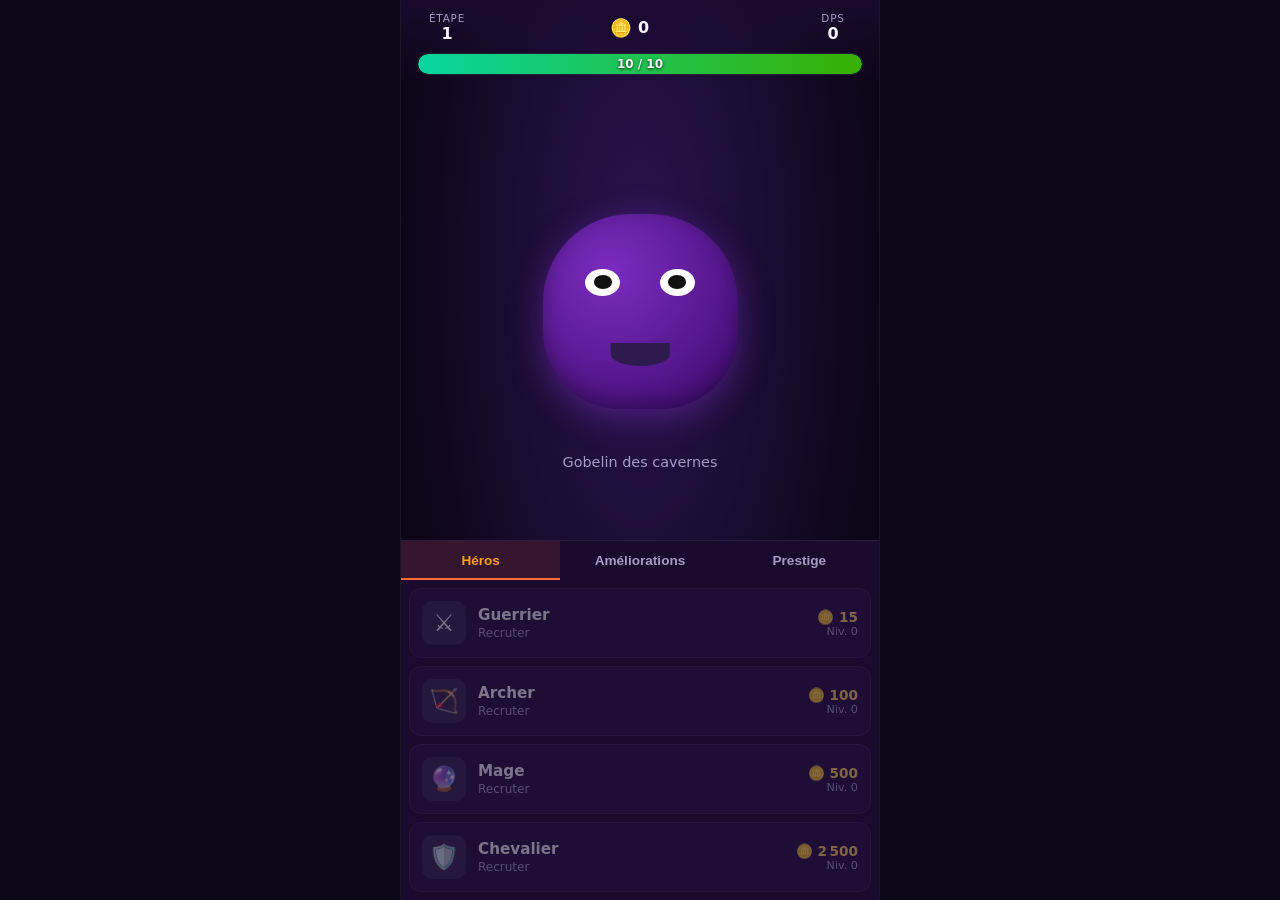
==== tap-titan/index.html @ f7a99565 "Ajouter Tap Titan, un jeu mobile idle clicker style Tap Titans - Nouveau jeu HTML/CSS/JS optimisé mo" ====
<!DOCTYPE html>
<html lang="fr">
<head>
    <meta charset="UTF-8">
    <meta name="viewport" content="width=device-width, initial-scale=1.0, maximum-scale=1.0, user-scalable=no, viewport-fit=cover">
    <meta name="apple-mobile-web-app-capable" content="yes">
    <meta name="theme-color" content="#1a0a2e">
    <title>Tap Titan — Idle Clicker</title>
    <link rel="stylesheet" href="css/style.css">
</head>
<body>
    <div id="game-app">
        <header class="hud">
            <div class="hud-row">
                <div class="stat">
                    <span class="stat-label">Étape</span>
                    <span id="stage-display" class="stat-value">1</span>
                </div>
                <div class="stat stat-gold">
                    <span class="stat-icon">🪙</span>
                    <span id="gold-display" class="stat-value">0</span>
                </div>
                <div class="stat">
                    <span class="stat-label">DPS</span>
                    <span id="dps-display" class="stat-value">0</span>
                </div>
            </div>
            <div class="hp-bar-wrap">
                <div id="hp-bar" class="hp-bar"></div>
                <span id="hp-text" class="hp-text">10 / 10</span>
            </div>
            <div id="boss-timer" class="boss-timer hidden">
                <span>Boss — </span><span id="boss-timer-text">30s</span>
            </div>
        </header>

        <main class="battle-area">
            <div id="monster-zone" class="monster-zone" role="button" aria-label="Tapper pour attaquer">
                <canvas id="particles" class="particles"></canvas>
                <div id="monster" class="monster">
                    <div class="monster-body">
                        <div class="monster-eye left"></div>
                        <div class="monster-eye right"></div>
                        <div class="monster-mouth"></div>
                    </div>
                </div>
                <div id="monster-name" class="monster-name">Gobelin des cavernes</div>
            </div>
            <div id="damage-floats" class="damage-floats" aria-hidden="true"></div>
        </main>

        <nav class="tabs">
            <button class="tab active" data-tab="heroes">Héros</button>
            <button class="tab" data-tab="upgrades">Améliorations</button>
            <button class="tab" data-tab="prestige">Prestige</button>
        </nav>

        <section class="panel">
            <div id="panel-heroes" class="panel-content active">
                <ul id="hero-list" class="item-list"></ul>
            </div>
            <div id="panel-upgrades" class="panel-content">
                <ul id="upgrade-list" class="item-list"></ul>
            </div>
            <div id="panel-prestige" class="panel-content">
                <div class="prestige-box">
                    <h2>Prestige</h2>
                    <p>Recommencez avec des bonus permanents. Gagnez des reliques selon votre progression.</p>
                    <div class="prestige-stats">
                        <div><span class="label">Reliques</span><span id="relics-display">0</span></div>
                        <div><span class="label">Bonus dégâts</span><span id="relic-bonus">+0%</span></div>
                        <div><span class="label">Reliques au reset</span><span id="relics-gain">0</span></div>
                    </div>
                    <button id="prestige-btn" class="btn-prestige" disabled>Prestige (étape 50+)</button>
                </div>
            </div>
        </section>
    </div>

    <div id="toast" class="toast hidden"></div>

    <script src="js/game.js"></script>
</body>
</html>
---- tap-titan/css/style.css ----
*,
*::before,
*::after {
    box-sizing: border-box;
    margin: 0;
    padding: 0;
    -webkit-tap-highlight-color: transparent;
}

:root {
    --bg-dark: #0d0618;
    --bg-panel: #1a0a2e;
    --bg-card: #251540;
    --accent: #ff6b35;
    --accent-glow: #ff9f1c;
    --gold: #ffd166;
    --hp-green: #06d6a0;
    --hp-red: #ef476f;
    --text: #f8f4ff;
    --text-dim: #a89bc4;
    --boss: #c1121f;
    --safe-bottom: env(safe-area-inset-bottom, 0px);
}

html, body {
    height: 100%;
    overflow: hidden;
    touch-action: manipulation;
    user-select: none;
    -webkit-user-select: none;
    font-family: "Segoe UI", system-ui, -apple-system, sans-serif;
    background: var(--bg-dark);
    color: var(--text);
}

#game-app {
    display: flex;
    flex-direction: column;
    height: 100dvh;
    max-width: 480px;
    margin: 0 auto;
    background: radial-gradient(ellipse at 50% 30%, #2a1450 0%, var(--bg-dark) 70%);
}

/* HUD */
.hud {
    padding: 12px 16px 8px;
    background: linear-gradient(180deg, rgba(26, 10, 46, 0.95), transparent);
    z-index: 10;
}

.hud-row {
    display: flex;
    justify-content: space-between;
    align-items: center;
    margin-bottom: 10px;
}

.stat {
    display: flex;
    flex-direction: column;
    align-items: center;
    min-width: 60px;
}

.stat-gold {
    flex-direction: row;
    gap: 6px;
    font-size: 1.2rem;
}

.stat-label {
    font-size: 0.65rem;
    text-transform: uppercase;
    letter-spacing: 0.08em;
    color: var(--text-dim);
}

.stat-value {
    font-weight: 700;
    font-size: 1rem;
}

.stat-icon {
    font-size: 1.1rem;
}

.hp-bar-wrap {
    position: relative;
    height: 22px;
    background: rgba(0, 0, 0, 0.4);
    border-radius: 11px;
    overflow: hidden;
    border: 1px solid rgba(255, 255, 255, 0.1);
}

.hp-bar {
    height: 100%;
    width: 100%;
    background: linear-gradient(90deg, var(--hp-green), #38b000);
    border-radius: 11px;
    transition: width 0.15s ease-out;
}

.hp-bar.boss {
    background: linear-gradient(90deg, var(--boss), var(--hp-red));
}

.hp-text {
    position: absolute;
    inset: 0;
    display: flex;
    align-items: center;
    justify-content: center;
    font-size: 0.75rem;
    font-weight: 600;
    text-shadow: 0 1px 3px rgba(0, 0, 0, 0.8);
}

.boss-timer {
    text-align: center;
    margin-top: 6px;
    font-size: 0.85rem;
    color: var(--hp-red);
    font-weight: 600;
    animation: pulse 1s infinite;
}

.boss-timer.hidden {
    display: none;
}

@keyframes pulse {
    0%, 100% { opacity: 1; }
    50% { opacity: 0.6; }
}

/* Battle area */
.battle-area {
    flex: 1;
    position: relative;
    display: flex;
    align-items: center;
    justify-content: center;
    min-height: 0;
}

.monster-zone {
    position: relative;
    width: min(70vw, 260px);
    height: min(70vw, 260px);
    cursor: pointer;
    touch-action: manipulation;
}

.particles {
    position: absolute;
    inset: -20%;
    width: 140%;
    height: 140%;
    pointer-events: none;
    z-index: 2;
}

.monster {
    width: 100%;
    height: 100%;
    display: flex;
    align-items: center;
    justify-content: center;
    transition: transform 0.08s ease-out;
}

.monster.hit {
    transform: scale(0.92);
}

.monster.dead {
    animation: monsterDie 0.4s ease-out forwards;
}

@keyframes monsterDie {
    0% { transform: scale(1); opacity: 1; }
    50% { transform: scale(1.2); opacity: 0.8; }
    100% { transform: scale(0); opacity: 0; }
}

.monster-body {
    width: 75%;
    height: 75%;
    background: radial-gradient(circle at 35% 30%, #7b2cbf, #3c096c);
    border-radius: 45% 45% 40% 40%;
    position: relative;
    box-shadow:
        0 8px 32px rgba(123, 44, 191, 0.5),
        inset 0 -8px 20px rgba(0, 0, 0, 0.3);
    transition: background 0.3s;
}

.monster-body.boss {
    background: radial-gradient(circle at 35% 30%, #c1121f, #780000);
    box-shadow: 0 8px 32px rgba(193, 18, 31, 0.6);
}

.monster-eye {
    position: absolute;
    width: 18%;
    height: 14%;
    background: #fff;
    border-radius: 50%;
    top: 28%;
}

.monster-eye::after {
    content: "";
    position: absolute;
    width: 50%;
    height: 50%;
    background: #111;
    border-radius: 50%;
    top: 25%;
    left: 25%;
}

.monster-eye.left { left: 22%; }
.monster-eye.right { right: 22%; }

.monster-mouth {
    position: absolute;
    bottom: 22%;
    left: 50%;
    transform: translateX(-50%);
    width: 30%;
    height: 12%;
    background: #2d1b4e;
    border-radius: 0 0 50% 50%;
}

.monster-name {
    text-align: center;
    margin-top: 12px;
    font-size: 0.9rem;
    color: var(--text-dim);
    font-weight: 500;
}

.damage-floats {
    position: absolute;
    inset: 0;
    pointer-events: none;
    overflow: hidden;
}

.damage-number {
    position: absolute;
    font-weight: 800;
    font-size: 1.4rem;
    color: var(--accent-glow);
    text-shadow: 0 0 8px rgba(255, 159, 28, 0.8);
    animation: floatUp 0.8s ease-out forwards;
    pointer-events: none;
}

.damage-number.crit {
    color: #ff006e;
    font-size: 1.8rem;
}

@keyframes floatUp {
    0% { opacity: 1; transform: translateY(0) scale(1); }
    100% { opacity: 0; transform: translateY(-80px) scale(0.7); }
}

/* Tabs & panel */
.tabs {
    display: flex;
    background: var(--bg-panel);
    border-top: 1px solid rgba(255, 255, 255, 0.08);
}

.tab {
    flex: 1;
    padding: 12px 8px;
    background: none;
    border: none;
    color: var(--text-dim);
    font-size: 0.85rem;
    font-weight: 600;
    cursor: pointer;
    transition: color 0.2s, background 0.2s;
}

.tab.active {
    color: var(--accent-glow);
    background: rgba(255, 107, 53, 0.12);
    box-shadow: inset 0 -2px 0 var(--accent);
}

.panel {
    height: 38vh;
    min-height: 200px;
    max-height: 320px;
    overflow: hidden;
    background: var(--bg-panel);
    padding-bottom: var(--safe-bottom);
}

.panel-content {
    display: none;
    height: 100%;
    overflow-y: auto;
    -webkit-overflow-scrolling: touch;
}

.panel-content.active {
    display: block;
}

.item-list {
    list-style: none;
    padding: 8px;
}

.item-card {
    display: flex;
    align-items: center;
    gap: 12px;
    padding: 12px;
    margin-bottom: 8px;
    background: var(--bg-card);
    border-radius: 12px;
    border: 1px solid rgba(255, 255, 255, 0.06);
    transition: transform 0.1s, opacity 0.2s;
}

.item-card:active:not(.disabled) {
    transform: scale(0.98);
}

.item-card.disabled {
    opacity: 0.45;
}

.item-icon {
    width: 44px;
    height: 44px;
    border-radius: 10px;
    display: flex;
    align-items: center;
    justify-content: center;
    font-size: 1.5rem;
    background: rgba(255, 255, 255, 0.08);
    flex-shrink: 0;
}

.item-info {
    flex: 1;
    min-width: 0;
}

.item-name {
    font-weight: 600;
    font-size: 0.95rem;
}

.item-desc {
    font-size: 0.75rem;
    color: var(--text-dim);
    margin-top: 2px;
}

.item-action {
    text-align: right;
    flex-shrink: 0;
}

.item-cost {
    font-size: 0.85rem;
    color: var(--gold);
    font-weight: 700;
}

.item-level {
    font-size: 0.7rem;
    color: var(--text-dim);
}

/* Prestige */
.prestige-box {
    padding: 20px 16px;
    text-align: center;
}

.prestige-box h2 {
    color: var(--accent-glow);
    margin-bottom: 8px;
}

.prestige-box p {
    font-size: 0.85rem;
    color: var(--text-dim);
    line-height: 1.5;
    margin-bottom: 16px;
}

.prestige-stats {
    display: flex;
    justify-content: space-around;
    margin-bottom: 20px;
}

.prestige-stats > div {
    display: flex;
    flex-direction: column;
    gap: 4px;
}

.prestige-stats .label {
    font-size: 0.7rem;
    color: var(--text-dim);
    text-transform: uppercase;
}

.btn-prestige {
    width: 100%;
    padding: 14px;
    border: none;
    border-radius: 12px;
    background: linear-gradient(135deg, var(--accent), var(--accent-glow));
    color: #fff;
    font-weight: 700;
    font-size: 1rem;
    cursor: pointer;
    transition: opacity 0.2s, transform 0.1s;
}

.btn-prestige:disabled {
    opacity: 0.4;
    cursor: not-allowed;
}

.btn-prestige:not(:disabled):active {
    transform: scale(0.97);
}

/* Toast */
.toast {
    position: fixed;
    bottom: calc(42vh + 16px + var(--safe-bottom));
    left: 50%;
    transform: translateX(-50%);
    background: rgba(0, 0, 0, 0.85);
    color: var(--gold);
    padding: 10px 20px;
    border-radius: 20px;
    font-size: 0.85rem;
    font-weight: 600;
    z-index: 100;
    pointer-events: none;
    transition: opacity 0.3s;
}

.toast.hidden {
    opacity: 0;
}

@media (min-width: 481px) {
    #game-app {
        border-left: 1px solid rgba(255, 255, 255, 0.06);
        border-right: 1px solid rgba(255, 255, 255, 0.06);
    }
}
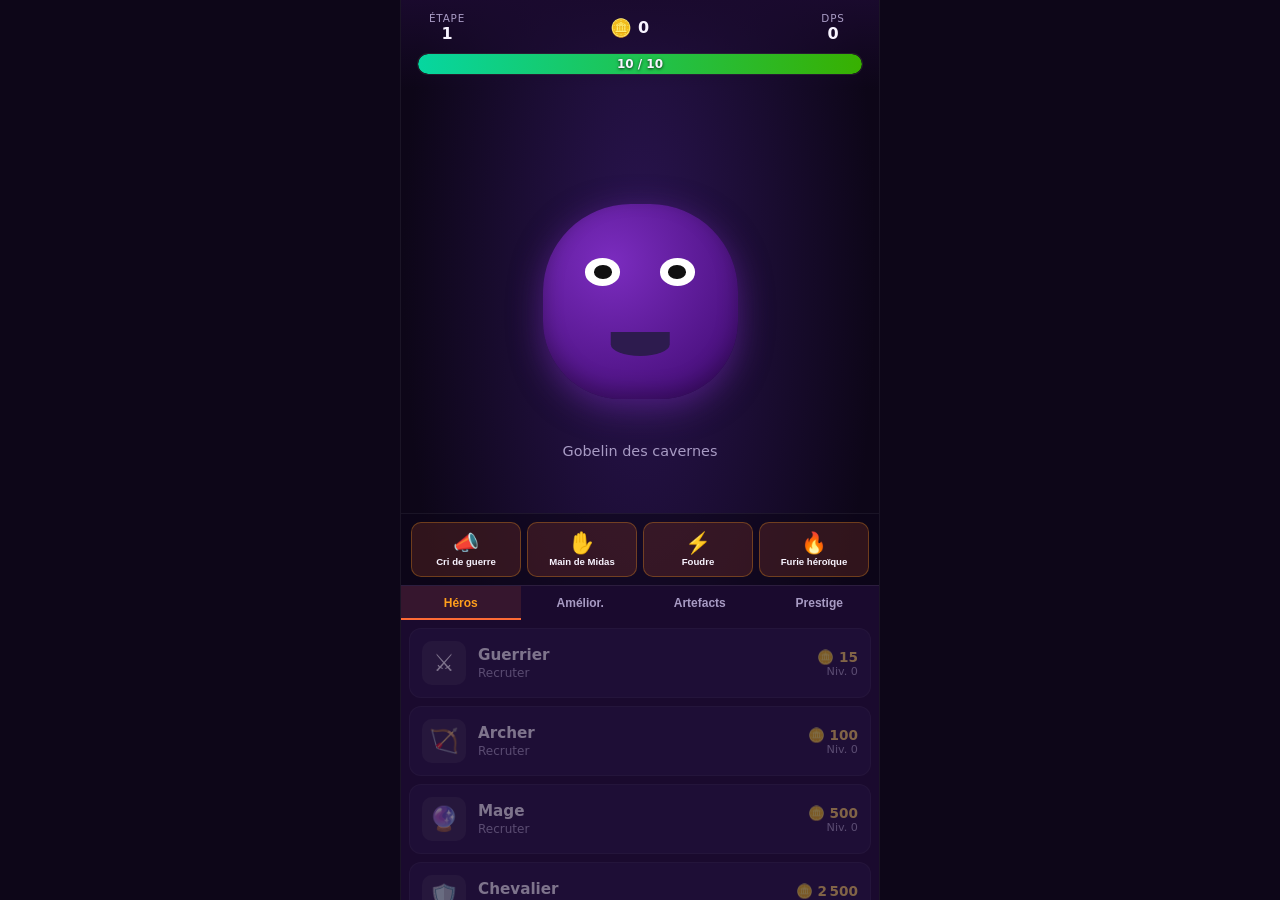
==== commit b9e3f942: "Enrichir Tap Titan : compétences, artefacts, monstres variés et PWA - 4 compétences actives avec coo" ====
--- a/tap-titan/index.html
+++ b/tap-titan/index.html
@@ -4,7 +4,9 @@
     <meta charset="UTF-8">
     <meta name="viewport" content="width=device-width, initial-scale=1.0, maximum-scale=1.0, user-scalable=no, viewport-fit=cover">
     <meta name="apple-mobile-web-app-capable" content="yes">
+    <meta name="apple-mobile-web-app-title" content="Tap Titan">
     <meta name="theme-color" content="#1a0a2e">
+    <link rel="manifest" href="manifest.json">
     <title>Tap Titan — Idle Clicker</title>
     <link rel="stylesheet" href="css/style.css">
 </head>
@@ -32,13 +34,14 @@
             <div id="boss-timer" class="boss-timer hidden">
                 <span>Boss — </span><span id="boss-timer-text">30s</span>
             </div>
+            <div id="active-buffs" class="active-buffs"></div>
         </header>
 
         <main class="battle-area">
             <div id="monster-zone" class="monster-zone" role="button" aria-label="Tapper pour attaquer">
                 <canvas id="particles" class="particles"></canvas>
                 <div id="monster" class="monster">
-                    <div class="monster-body">
+                    <div id="monster-body" class="monster-body type-0">
                         <div class="monster-eye left"></div>
                         <div class="monster-eye right"></div>
                         <div class="monster-mouth"></div>
@@ -49,9 +52,12 @@
             <div id="damage-floats" class="damage-floats" aria-hidden="true"></div>
         </main>
 
+        <div id="skills-bar" class="skills-bar"></div>
+
         <nav class="tabs">
             <button class="tab active" data-tab="heroes">Héros</button>
-            <button class="tab" data-tab="upgrades">Améliorations</button>
+            <button class="tab" data-tab="upgrades">Amélior.</button>
+            <button class="tab" data-tab="artifacts">Artefacts</button>
             <button class="tab" data-tab="prestige">Prestige</button>
         </nav>
 
@@ -61,6 +67,10 @@
             </div>
             <div id="panel-upgrades" class="panel-content">
                 <ul id="upgrade-list" class="item-list"></ul>
+            </div>
+            <div id="panel-artifacts" class="panel-content">
+                <p class="panel-hint">Découvrez des artefacts en progressant. Améliorez-les avec des reliques.</p>
+                <ul id="artifact-list" class="item-list"></ul>
             </div>
             <div id="panel-prestige" class="panel-content">
                 <div class="prestige-box">
--- a/tap-titan/css/style.css
+++ b/tap-titan/css/style.css
@@ -130,6 +130,25 @@
     display: none;
 }
 
+.active-buffs {
+    display: flex;
+    flex-wrap: wrap;
+    gap: 6px;
+    justify-content: center;
+    margin-top: 6px;
+    min-height: 0;
+}
+
+.buff-tag {
+    font-size: 0.7rem;
+    padding: 3px 10px;
+    border-radius: 10px;
+    background: rgba(255, 159, 28, 0.2);
+    color: var(--accent-glow);
+    border: 1px solid rgba(255, 159, 28, 0.4);
+    animation: pulse 1.5s infinite;
+}
+
 @keyframes pulse {
     0%, 100% { opacity: 1; }
     50% { opacity: 0.6; }
@@ -202,6 +221,40 @@
     box-shadow: 0 8px 32px rgba(193, 18, 31, 0.6);
 }
 
+/* Monster type variants */
+.monster-body.type-0 { background: radial-gradient(circle at 35% 30%, #7b2cbf, #3c096c); }
+.monster-body.type-1 { background: radial-gradient(circle at 35% 30%, #06d6a0, #118ab2); border-radius: 50%; }
+.monster-body.type-2 { background: radial-gradient(circle at 35% 30%, #2d1b4e, #10002b); border-radius: 20%; }
+.monster-body.type-2 .monster-eye { border-radius: 30%; height: 20%; }
+.monster-body.type-3 { background: linear-gradient(180deg, #e0e0e0, #9e9e9e); border-radius: 10%; }
+.monster-body.type-3 .monster-eye { background: #ff006e; }
+.monster-body.type-3 .monster-mouth { background: #333; height: 8%; border-radius: 4px; }
+.monster-body.type-4 { background: radial-gradient(circle at 35% 30%, #588157, #344e41); border-radius: 30%; }
+.monster-body.type-5 { background: radial-gradient(circle at 35% 30%, #5a189a, #240046); border-radius: 60% 60% 20% 20%; transform: scaleY(0.85); }
+.monster-body.type-6 { background: linear-gradient(180deg, #6c757d, #495057); border-radius: 8%; }
+.monster-body.type-6 .monster-eye { display: none; }
+.monster-body.type-6 .monster-mouth { width: 50%; height: 6%; background: #343a40; bottom: 30%; }
+.monster-body.type-7 { background: radial-gradient(circle at 50% 50%, rgba(173, 216, 230, 0.6), rgba(100, 149, 237, 0.2)); border: 2px dashed rgba(255,255,255,0.3); border-radius: 50%; animation: ghostFloat 2s ease-in-out infinite; }
+.monster-body.type-8 { background: radial-gradient(circle at 35% 30%, #2d6a4f, #1b4332); border-radius: 40% 40% 35% 35%; }
+.monster-body.type-8::before, .monster-body.type-8::after { content: ""; position: absolute; width: 20%; height: 25%; background: inherit; border-radius: 50%; top: -10%; }
+.monster-body.type-8::before { left: 5%; }
+.monster-body.type-8::after { right: 5%; }
+.monster-body.type-9 { background: radial-gradient(circle at 35% 30%, #ff6b35, #d00000); border-radius: 50% 50% 45% 45%; }
+.monster-body.type-9 .monster-mouth { background: #ffba08; height: 15%; border-radius: 50%; }
+
+@keyframes ghostFloat {
+    0%, 100% { transform: translateY(0); }
+    50% { transform: translateY(-8px); }
+}
+
+.monster-body.boss.type-1,
+.monster-body.boss.type-3,
+.monster-body.boss.type-5,
+.monster-body.boss.type-7,
+.monster-body.boss.type-9 {
+    background: radial-gradient(circle at 35% 30%, #c1121f, #780000);
+}
+
 .monster-eye {
     position: absolute;
     width: 18%;
@@ -271,6 +324,73 @@
     100% { opacity: 0; transform: translateY(-80px) scale(0.7); }
 }
 
+/* Skills bar */
+.skills-bar {
+    display: flex;
+    gap: 6px;
+    padding: 8px 10px;
+    background: rgba(13, 6, 24, 0.6);
+    border-top: 1px solid rgba(255, 255, 255, 0.06);
+    overflow-x: auto;
+    -webkit-overflow-scrolling: touch;
+}
+
+.skill-btn {
+    flex: 1;
+    min-width: 72px;
+    display: flex;
+    flex-direction: column;
+    align-items: center;
+    gap: 2px;
+    padding: 8px 4px;
+    border: 1px solid rgba(255, 159, 28, 0.3);
+    border-radius: 10px;
+    background: rgba(255, 107, 53, 0.15);
+    color: var(--text);
+    cursor: pointer;
+    transition: transform 0.1s, opacity 0.2s;
+}
+
+.skill-btn:active:not(.on-cooldown) {
+    transform: scale(0.95);
+}
+
+.skill-btn.on-cooldown {
+    opacity: 0.5;
+    cursor: not-allowed;
+    border-color: rgba(255, 255, 255, 0.1);
+    background: rgba(0, 0, 0, 0.3);
+}
+
+.skill-icon {
+    font-size: 1.3rem;
+}
+
+.skill-name {
+    font-size: 0.6rem;
+    font-weight: 600;
+    text-align: center;
+    line-height: 1.1;
+}
+
+.skill-cd {
+    font-size: 0.65rem;
+    color: var(--hp-red);
+    font-weight: 700;
+}
+
+.panel-hint {
+    padding: 10px 14px 0;
+    font-size: 0.75rem;
+    color: var(--text-dim);
+    text-align: center;
+}
+
+.item-icon.locked {
+    opacity: 0.5;
+    filter: grayscale(1);
+}
+
 /* Tabs & panel */
 .tabs {
     display: flex;
@@ -280,11 +400,11 @@
 
 .tab {
     flex: 1;
-    padding: 12px 8px;
+    padding: 10px 4px;
     background: none;
     border: none;
     color: var(--text-dim);
-    font-size: 0.85rem;
+    font-size: 0.75rem;
     font-weight: 600;
     cursor: pointer;
     transition: color 0.2s, background 0.2s;
@@ -297,9 +417,9 @@
 }
 
 .panel {
-    height: 38vh;
-    min-height: 200px;
-    max-height: 320px;
+    height: 34vh;
+    min-height: 180px;
+    max-height: 280px;
     overflow: hidden;
     background: var(--bg-panel);
     padding-bottom: var(--safe-bottom);
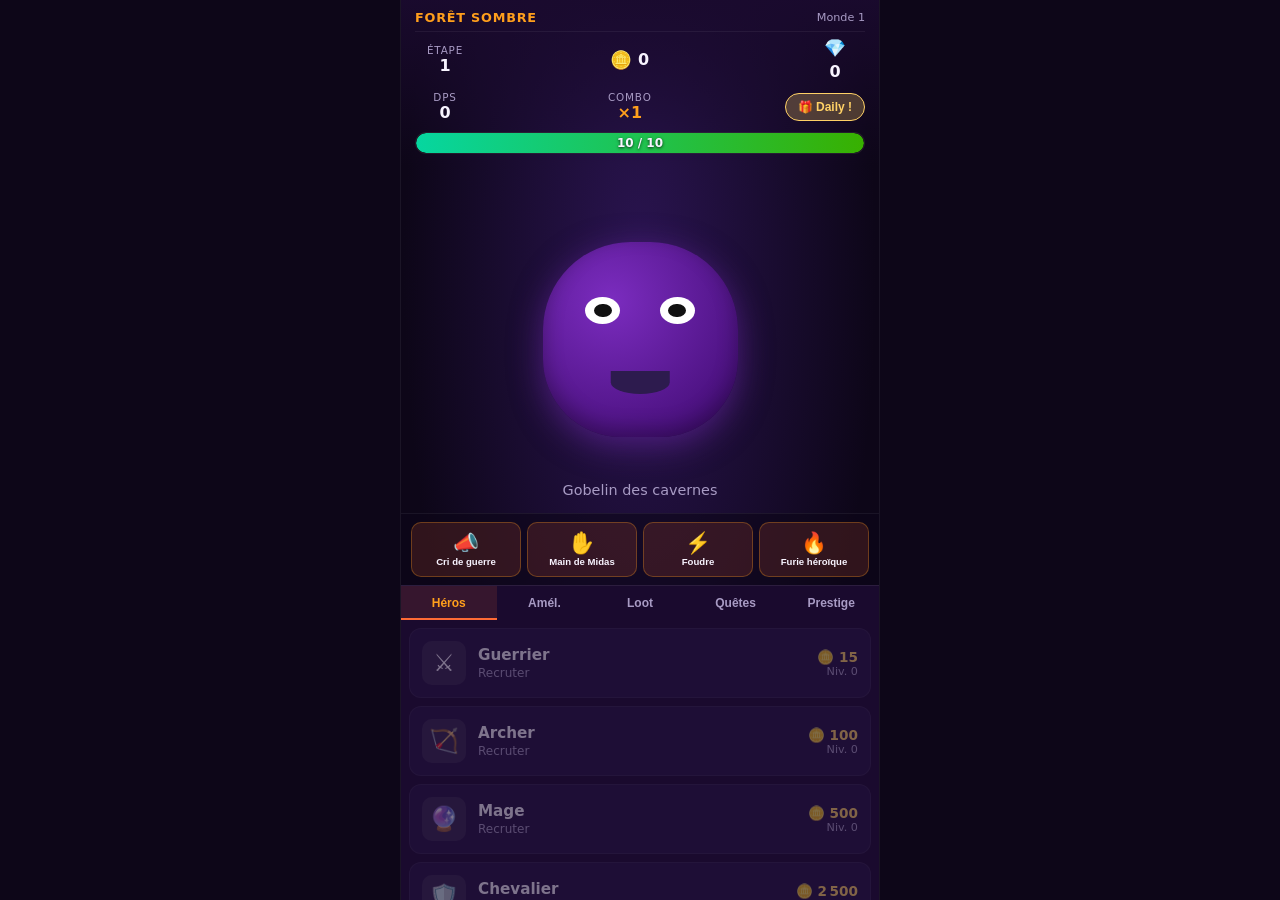
==== commit 9613ab44: "Approfondir Tap Titan : mondes, loot, quêtes et rétention - 6 mondes avec difficulté et fonds progre" ====
--- a/tap-titan/index.html
+++ b/tap-titan/index.html
@@ -13,6 +13,10 @@
 <body>
     <div id="game-app">
         <header class="hud">
+            <div class="world-banner">
+                <span id="world-name">Forêt sombre</span>
+                <span id="world-stage" class="world-stage">Monde 1</span>
+            </div>
             <div class="hud-row">
                 <div class="stat">
                     <span class="stat-label">Étape</span>
@@ -22,22 +26,28 @@
                     <span class="stat-icon">🪙</span>
                     <span id="gold-display" class="stat-value">0</span>
                 </div>
-                <div class="stat">
-                    <span class="stat-label">DPS</span>
-                    <span id="dps-display" class="stat-value">0</span>
+                <div class="stat stat-gems">
+                    <span class="stat-icon">💎</span>
+                    <span id="gems-display" class="stat-value">0</span>
                 </div>
+            </div>
+            <div class="hud-row hud-row-sub">
+                <div class="stat"><span class="stat-label">DPS</span><span id="dps-display" class="stat-value">0</span></div>
+                <div class="stat"><span class="stat-label">Combo</span><span id="combo-display" class="stat-value combo-value">×1</span></div>
+                <button id="daily-btn" class="daily-btn" type="button">🎁 Daily</button>
             </div>
             <div class="hp-bar-wrap">
                 <div id="hp-bar" class="hp-bar"></div>
                 <span id="hp-text" class="hp-text">10 / 10</span>
             </div>
+            <div id="special-tag" class="special-tag hidden"></div>
             <div id="boss-timer" class="boss-timer hidden">
                 <span>Boss — </span><span id="boss-timer-text">30s</span>
             </div>
             <div id="active-buffs" class="active-buffs"></div>
         </header>
 
-        <main class="battle-area">
+        <main class="battle-area" id="battle-area">
             <div id="monster-zone" class="monster-zone" role="button" aria-label="Tapper pour attaquer">
                 <canvas id="particles" class="particles"></canvas>
                 <div id="monster" class="monster">
@@ -56,8 +66,9 @@
 
         <nav class="tabs">
             <button class="tab active" data-tab="heroes">Héros</button>
-            <button class="tab" data-tab="upgrades">Amélior.</button>
-            <button class="tab" data-tab="artifacts">Artefacts</button>
+            <button class="tab" data-tab="upgrades">Amél.</button>
+            <button class="tab" data-tab="loot">Loot</button>
+            <button class="tab" data-tab="quests">Quêtes</button>
             <button class="tab" data-tab="prestige">Prestige</button>
         </nav>
 
@@ -67,15 +78,32 @@
             </div>
             <div id="panel-upgrades" class="panel-content">
                 <ul id="upgrade-list" class="item-list"></ul>
+                <p class="panel-hint panel-hint-artifacts">Artefacts débloqués par progression — améliorez avec reliques.</p>
+                <ul id="artifact-list" class="item-list"></ul>
             </div>
-            <div id="panel-artifacts" class="panel-content">
-                <p class="panel-hint">Découvrez des artefacts en progressant. Améliorez-les avec des reliques.</p>
-                <ul id="artifact-list" class="item-list"></ul>
+            <div id="panel-loot" class="panel-content">
+                <div class="equipment-slots">
+                    <div class="slot" data-slot="weapon"><span class="slot-label">Arme</span><span id="slot-weapon" class="slot-item">—</span></div>
+                    <div class="slot" data-slot="armor"><span class="slot-label">Armure</span><span id="slot-armor" class="slot-item">—</span></div>
+                    <div class="slot" data-slot="ring"><span class="slot-label">Anneau</span><span id="slot-ring" class="slot-item">—</span></div>
+                </div>
+                <div class="chest-row">
+                    <button id="chest-bronze" class="chest-btn" type="button">📦 Bronze<br><small>🪙 500</small></button>
+                    <button id="chest-gold" class="chest-btn" type="button">🎁 Or<br><small>💎 5</small></button>
+                    <button id="chest-legend" class="chest-btn" type="button">👑 Légende<br><small>💎 25</small></button>
+                </div>
+                <ul id="inventory-list" class="item-list"></ul>
+            </div>
+            <div id="panel-quests" class="panel-content">
+                <h3 class="section-title">Quêtes du jour</h3>
+                <ul id="quest-list" class="item-list"></ul>
+                <h3 class="section-title">Succès</h3>
+                <ul id="achievement-list" class="item-list"></ul>
             </div>
             <div id="panel-prestige" class="panel-content">
                 <div class="prestige-box">
                     <h2>Prestige</h2>
-                    <p>Recommencez avec des bonus permanents. Gagnez des reliques selon votre progression.</p>
+                    <p>Recommencez avec des bonus permanents. Les artefacts et l'équipement sont conservés.</p>
                     <div class="prestige-stats">
                         <div><span class="label">Reliques</span><span id="relics-display">0</span></div>
                         <div><span class="label">Bonus dégâts</span><span id="relic-bonus">+0%</span></div>
@@ -87,6 +115,14 @@
         </section>
     </div>
 
+    <div id="modal-overlay" class="modal-overlay hidden">
+        <div id="modal" class="modal">
+            <h2 id="modal-title"></h2>
+            <div id="modal-body"></div>
+            <button id="modal-close" class="btn-modal" type="button">Continuer</button>
+        </div>
+    </div>
+
     <div id="toast" class="toast hidden"></div>
 
     <script src="js/game.js"></script>
--- a/tap-titan/css/style.css
+++ b/tap-titan/css/style.css
@@ -44,9 +44,95 @@
 
 /* HUD */
 .hud {
-    padding: 12px 16px 8px;
+    padding: 10px 14px 6px;
     background: linear-gradient(180deg, rgba(26, 10, 46, 0.95), transparent);
     z-index: 10;
+}
+
+.world-banner {
+    display: flex;
+    justify-content: space-between;
+    align-items: center;
+    margin-bottom: 6px;
+    padding-bottom: 6px;
+    border-bottom: 1px solid rgba(255, 255, 255, 0.06);
+}
+
+#world-name {
+    font-size: 0.8rem;
+    font-weight: 700;
+    color: var(--accent-glow);
+    text-transform: uppercase;
+    letter-spacing: 0.06em;
+}
+
+.world-stage {
+    font-size: 0.7rem;
+    color: var(--text-dim);
+}
+
+.hud-row-sub {
+    margin-bottom: 8px;
+}
+
+.stat-gems {
+    flex-direction: row;
+    gap: 4px;
+}
+
+.combo-value {
+    color: var(--accent-glow);
+}
+
+.combo-value.combo-hot {
+    color: #ff006e;
+    animation: pulse 0.5s infinite;
+}
+
+.daily-btn {
+    padding: 6px 12px;
+    border-radius: 16px;
+    border: 1px solid rgba(255, 209, 102, 0.3);
+    background: rgba(255, 209, 102, 0.1);
+    color: var(--gold);
+    font-size: 0.75rem;
+    font-weight: 700;
+    cursor: pointer;
+}
+
+.daily-btn.daily-ready {
+    background: rgba(255, 209, 102, 0.25);
+    border-color: var(--gold);
+    animation: pulse 1.2s infinite;
+}
+
+.special-tag {
+    text-align: center;
+    margin-top: 4px;
+    font-size: 0.75rem;
+    font-weight: 700;
+    padding: 3px 8px;
+    border-radius: 8px;
+}
+
+.special-tag.hidden { display: none; }
+
+.special-golden { color: #ffd166; background: rgba(255, 209, 102, 0.15); }
+.special-elite { color: #ff6b35; background: rgba(255, 107, 53, 0.15); }
+.special-treasure { color: #06d6a0; background: rgba(6, 214, 160, 0.15); }
+
+.monster-body.golden {
+    animation: goldenPulse 1s ease-in-out infinite;
+    box-shadow: 0 0 30px rgba(255, 209, 102, 0.8);
+}
+
+.monster-body.treasure {
+    box-shadow: 0 0 20px rgba(6, 214, 160, 0.6);
+}
+
+@keyframes goldenPulse {
+    0%, 100% { filter: brightness(1); transform: scale(1); }
+    50% { filter: brightness(1.3); transform: scale(1.05); }
 }
 
 .hud-row {
@@ -386,6 +472,159 @@
     text-align: center;
 }
 
+.panel-hint-artifacts {
+    padding-top: 4px;
+    border-top: 1px solid rgba(255,255,255,0.06);
+    margin-top: 4px;
+}
+
+.section-title {
+    font-size: 0.8rem;
+    color: var(--accent-glow);
+    padding: 8px 14px 4px;
+    text-transform: uppercase;
+    letter-spacing: 0.05em;
+}
+
+.equipment-slots {
+    display: flex;
+    gap: 8px;
+    padding: 10px;
+}
+
+.slot {
+    flex: 1;
+    background: var(--bg-card);
+    border-radius: 10px;
+    padding: 8px;
+    text-align: center;
+    border: 1px solid rgba(255,255,255,0.06);
+}
+
+.slot-label {
+    display: block;
+    font-size: 0.65rem;
+    color: var(--text-dim);
+    text-transform: uppercase;
+    margin-bottom: 4px;
+}
+
+.slot-item {
+    font-size: 0.7rem;
+    font-weight: 600;
+    line-height: 1.2;
+}
+
+.chest-row {
+    display: flex;
+    gap: 8px;
+    padding: 0 10px 10px;
+}
+
+.chest-btn {
+    flex: 1;
+    padding: 10px 6px;
+    border-radius: 10px;
+    border: 1px solid rgba(255,255,255,0.1);
+    background: var(--bg-card);
+    color: var(--text);
+    font-size: 0.75rem;
+    font-weight: 600;
+    cursor: pointer;
+    line-height: 1.3;
+}
+
+.chest-btn:active { transform: scale(0.96); }
+
+.chest-btn small { color: var(--gold); font-weight: 700; }
+
+.loot-card { border-left: 3px solid var(--text-dim); }
+.rarity-border-common { border-left-color: #adb5bd; }
+.rarity-border-rare { border-left-color: #4cc9f0; }
+.rarity-border-epic { border-left-color: #b5179e; }
+.rarity-border-legendary { border-left-color: #ffbe0b; }
+
+.loot-actions {
+    display: flex;
+    flex-direction: column;
+    gap: 4px;
+}
+
+.btn-small {
+    padding: 5px 10px;
+    border: none;
+    border-radius: 8px;
+    font-size: 0.7rem;
+    font-weight: 700;
+    cursor: pointer;
+}
+
+.btn-equip { background: var(--accent); color: #fff; }
+.btn-sell { background: rgba(255,255,255,0.1); color: var(--text-dim); }
+.btn-claim { background: var(--hp-green); color: #fff; padding: 8px 14px; border: none; border-radius: 8px; font-weight: 700; cursor: pointer; }
+
+.quest-done { border-color: rgba(6, 214, 160, 0.4); }
+.achievement-done { opacity: 0.7; }
+.claimed { color: var(--hp-green); font-weight: 700; font-size: 1.2rem; }
+.empty-msg { text-align: center; color: var(--text-dim); font-size: 0.8rem; padding: 20px; list-style: none; }
+
+.modal-overlay {
+    position: fixed;
+    inset: 0;
+    background: rgba(0,0,0,0.75);
+    display: flex;
+    align-items: center;
+    justify-content: center;
+    z-index: 200;
+    padding: 20px;
+}
+
+.modal-overlay.hidden { display: none; }
+
+.modal {
+    background: var(--bg-panel);
+    border-radius: 16px;
+    padding: 24px 20px;
+    max-width: 320px;
+    width: 100%;
+    text-align: center;
+    border: 1px solid rgba(255,255,255,0.1);
+    animation: modalIn 0.3s ease-out;
+}
+
+@keyframes modalIn {
+    from { transform: scale(0.8); opacity: 0; }
+    to { transform: scale(1); opacity: 1; }
+}
+
+.modal h2 { color: var(--accent-glow); margin-bottom: 16px; font-size: 1.1rem; }
+
+.btn-modal {
+    margin-top: 16px;
+    width: 100%;
+    padding: 12px;
+    border: none;
+    border-radius: 12px;
+    background: linear-gradient(135deg, var(--accent), var(--accent-glow));
+    color: #fff;
+    font-weight: 700;
+    cursor: pointer;
+}
+
+.loot-reveal { padding: 10px 0; }
+.loot-big-icon { font-size: 3rem; display: block; margin-bottom: 8px; }
+.loot-name { font-size: 1.1rem; font-weight: 700; }
+.loot-rarity { font-size: 0.85rem; color: var(--text-dim); margin: 4px 0; }
+.loot-stats { font-size: 0.85rem; color: var(--gold); }
+
+.daily-reward p { margin: 8px 0; font-size: 1rem; }
+.streak-info { color: var(--text-dim); font-size: 0.85rem !important; }
+
+.damage-number.loot {
+    color: var(--gold);
+    font-size: 1.2rem;
+}
+
 .item-icon.locked {
     opacity: 0.5;
     filter: grayscale(1);
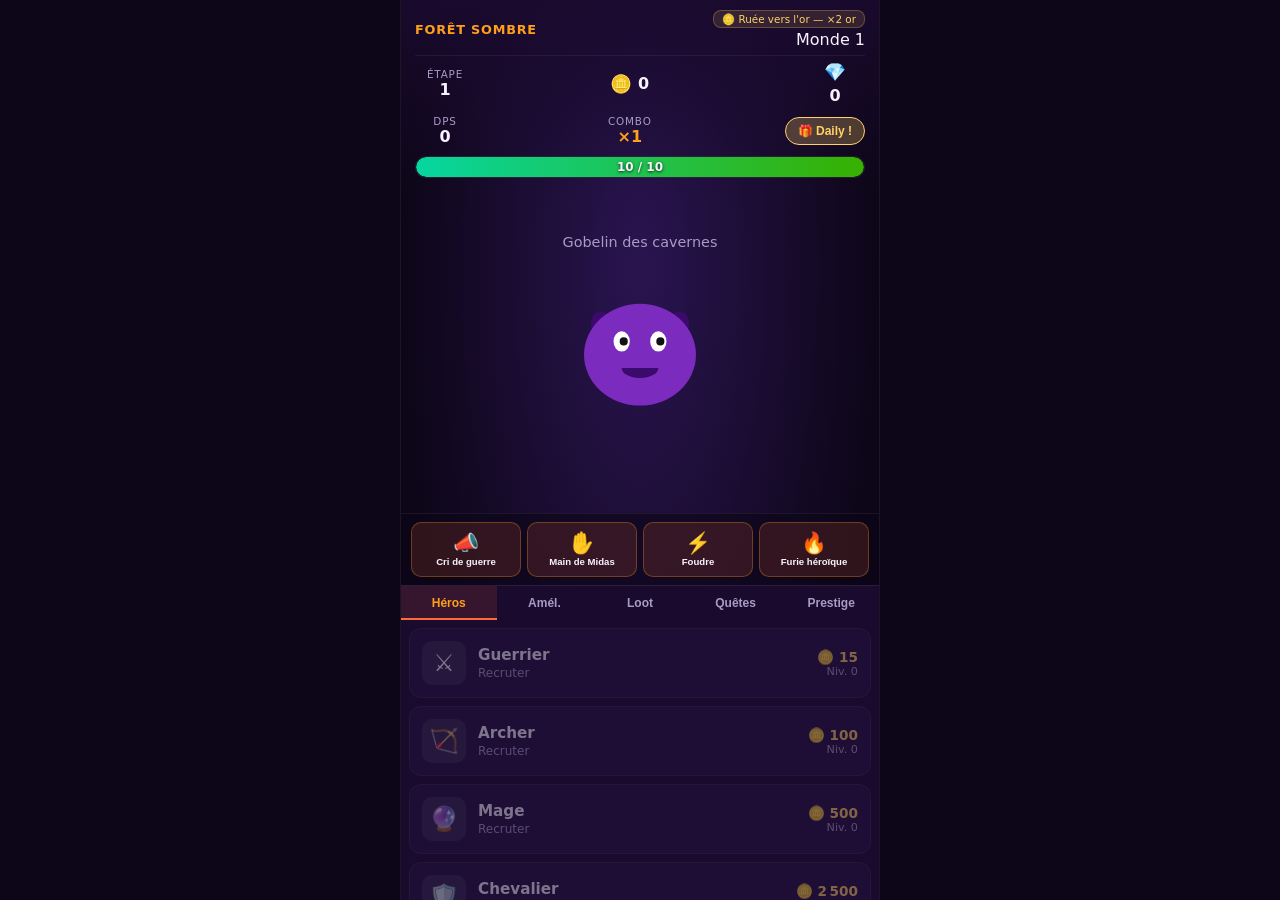
==== commit 6cdca2f9: "Sprites animés, mode infini et événements hebdomadaires - Moteur canvas SpriteEngine : 10 monstres a" ====
--- a/tap-titan/index.html
+++ b/tap-titan/index.html
@@ -15,7 +15,10 @@
         <header class="hud">
             <div class="world-banner">
                 <span id="world-name">Forêt sombre</span>
-                <span id="world-stage" class="world-stage">Monde 1</span>
+                <div class="world-right">
+                    <span id="event-banner" class="event-banner hidden"></span>
+                    <span id="world-stage" class="world-stage">Monde 1</span>
+                </div>
             </div>
             <div class="hud-row">
                 <div class="stat">
@@ -50,13 +53,9 @@
         <main class="battle-area" id="battle-area">
             <div id="monster-zone" class="monster-zone" role="button" aria-label="Tapper pour attaquer">
                 <canvas id="particles" class="particles"></canvas>
-                <div id="monster" class="monster">
-                    <div id="monster-body" class="monster-body type-0">
-                        <div class="monster-eye left"></div>
-                        <div class="monster-eye right"></div>
-                        <div class="monster-mouth"></div>
-                    </div>
-                </div>
+                <canvas id="monster-sprite" class="monster-sprite"></canvas>
+                <canvas id="hero-sprites" class="hero-sprites"></canvas>
+                <div id="monster" class="monster hidden"></div>
                 <div id="monster-name" class="monster-name">Gobelin des cavernes</div>
             </div>
             <div id="damage-floats" class="damage-floats" aria-hidden="true"></div>
@@ -102,7 +101,17 @@
             </div>
             <div id="panel-prestige" class="panel-content">
                 <div class="prestige-box">
-                    <h2>Prestige</h2>
+                    <h2>Modes de jeu</h2>
+                    <div class="mode-toggle">
+                        <button id="mode-campaign" class="mode-btn active" type="button">🏰 Campagne</button>
+                        <button id="mode-infinite" class="mode-btn" type="button">♾️ Infini</button>
+                    </div>
+                    <p id="mode-desc" class="mode-desc">Progression classique avec mondes et boss.</p>
+                    <div id="infinite-stats" class="infinite-stats hidden">
+                        <div><span class="label">Vague actuelle</span><span id="infinite-wave">1</span></div>
+                        <div><span class="label">Record</span><span id="infinite-best">0</span></div>
+                    </div>
+                    <h2 class="prestige-title">Prestige</h2>
                     <p>Recommencez avec des bonus permanents. Les artefacts et l'équipement sont conservés.</p>
                     <div class="prestige-stats">
                         <div><span class="label">Reliques</span><span id="relics-display">0</span></div>
@@ -125,6 +134,7 @@
 
     <div id="toast" class="toast hidden"></div>
 
+    <script src="js/sprites.js"></script>
     <script src="js/game.js"></script>
 </body>
 </html>
--- a/tap-titan/css/style.css
+++ b/tap-titan/css/style.css
@@ -66,9 +66,107 @@
     letter-spacing: 0.06em;
 }
 
-.world-stage {
-    font-size: 0.7rem;
-    color: var(--text-dim);
+.world-right {
+    display: flex;
+    flex-direction: column;
+    align-items: flex-end;
+    gap: 2px;
+}
+
+.event-banner {
+    font-size: 0.65rem;
+    color: var(--gold);
+    background: rgba(255, 209, 102, 0.12);
+    padding: 2px 8px;
+    border-radius: 8px;
+    border: 1px solid rgba(255, 209, 102, 0.25);
+    animation: pulse 2s infinite;
+    max-width: 180px;
+    text-align: right;
+    line-height: 1.2;
+}
+
+.event-banner.hidden { display: none; }
+
+.monster-sprite {
+    position: absolute;
+    inset: 0;
+    width: 100%;
+    height: 100%;
+    pointer-events: none;
+    z-index: 1;
+}
+
+.hero-sprites {
+    position: absolute;
+    bottom: -8px;
+    left: 0;
+    right: 0;
+    height: 36px;
+    pointer-events: none;
+    z-index: 3;
+}
+
+.monster.hidden { display: none; }
+
+.mode-toggle {
+    display: flex;
+    gap: 8px;
+    margin-bottom: 12px;
+}
+
+.mode-btn {
+    flex: 1;
+    padding: 10px 8px;
+    border-radius: 10px;
+    border: 1px solid rgba(255,255,255,0.1);
+    background: var(--bg-card);
+    color: var(--text-dim);
+    font-size: 0.8rem;
+    font-weight: 700;
+    cursor: pointer;
+}
+
+.mode-btn.active {
+    border-color: var(--accent);
+    background: rgba(255, 107, 53, 0.2);
+    color: var(--accent-glow);
+}
+
+.mode-btn:disabled {
+    opacity: 0.4;
+    cursor: not-allowed;
+}
+
+.mode-desc {
+    font-size: 0.8rem;
+    color: var(--text-dim);
+    margin-bottom: 12px;
+    line-height: 1.4;
+}
+
+.infinite-stats {
+    display: flex;
+    justify-content: space-around;
+    margin-bottom: 16px;
+    padding: 12px;
+    background: var(--bg-card);
+    border-radius: 10px;
+}
+
+.infinite-stats.hidden { display: none; }
+
+.infinite-stats .label {
+    font-size: 0.65rem;
+    color: var(--text-dim);
+    text-transform: uppercase;
+    display: block;
+}
+
+.prestige-title {
+    color: var(--accent-glow);
+    margin: 12px 0 8px;
+    font-size: 1rem;
 }
 
 .hud-row-sub {
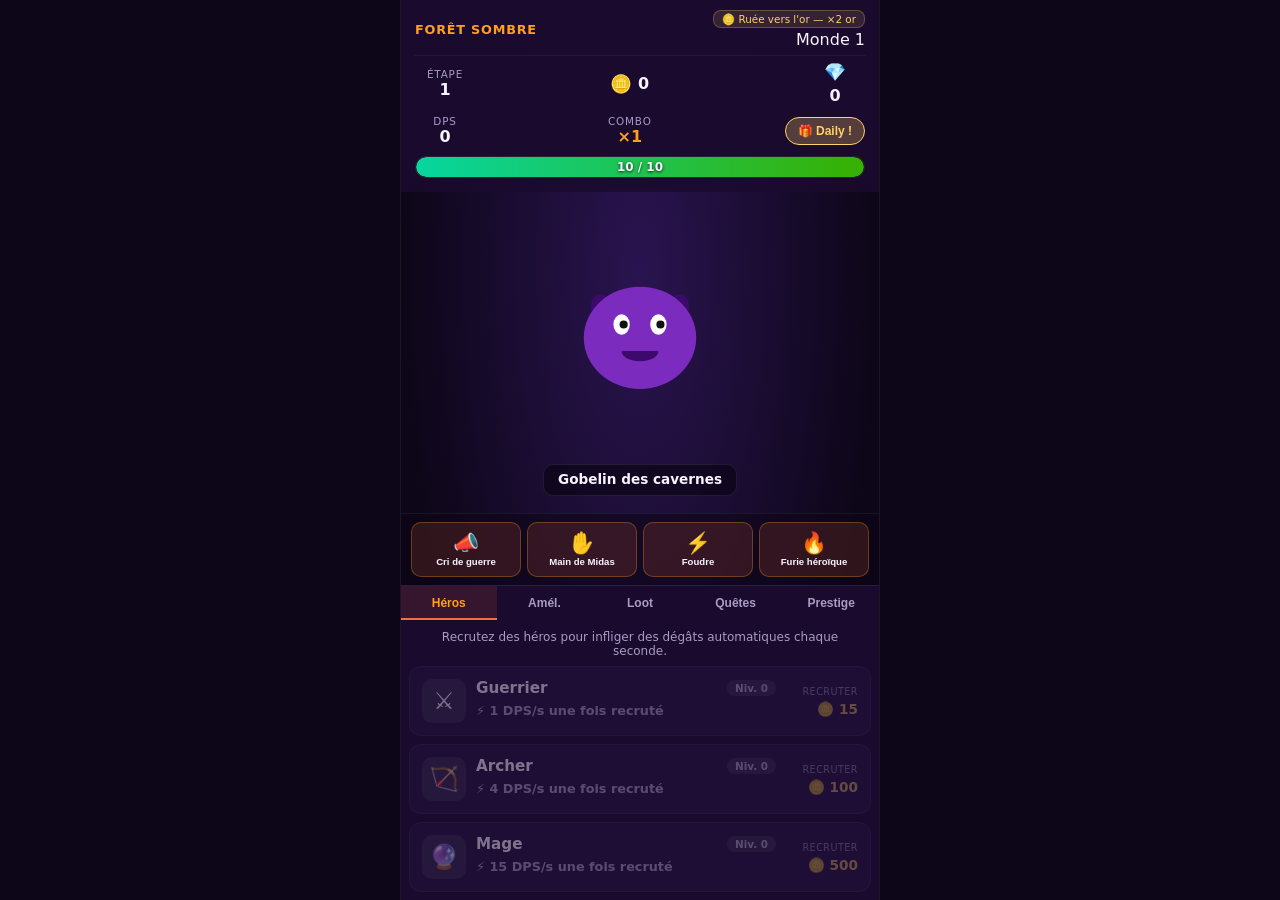
==== commit 5378fb88: "Corriger l'affichage des héros et le nom du monstre - Déplacer le nom du monstre sous la zone de com" ====
--- a/tap-titan/index.html
+++ b/tap-titan/index.html
@@ -56,8 +56,8 @@
                 <canvas id="monster-sprite" class="monster-sprite"></canvas>
                 <canvas id="hero-sprites" class="hero-sprites"></canvas>
                 <div id="monster" class="monster hidden"></div>
-                <div id="monster-name" class="monster-name">Gobelin des cavernes</div>
             </div>
+            <div id="monster-name" class="monster-name">Gobelin des cavernes</div>
             <div id="damage-floats" class="damage-floats" aria-hidden="true"></div>
         </main>
 
@@ -73,6 +73,7 @@
 
         <section class="panel">
             <div id="panel-heroes" class="panel-content active">
+                <p class="panel-hint hero-panel-hint">Recrutez des héros pour infliger des dégâts automatiques chaque seconde.</p>
                 <ul id="hero-list" class="item-list"></ul>
             </div>
             <div id="panel-upgrades" class="panel-content">
--- a/tap-titan/css/style.css
+++ b/tap-titan/css/style.css
@@ -44,9 +44,10 @@
 
 /* HUD */
 .hud {
-    padding: 10px 14px 6px;
-    background: linear-gradient(180deg, rgba(26, 10, 46, 0.95), transparent);
+    padding: 10px 14px 8px;
+    background: linear-gradient(180deg, rgba(26, 10, 46, 0.98) 85%, rgba(26, 10, 46, 0.85));
     z-index: 10;
+    flex-shrink: 0;
 }
 
 .world-banner {
@@ -343,15 +344,19 @@
     flex: 1;
     position: relative;
     display: flex;
+    flex-direction: column;
     align-items: center;
     justify-content: center;
     min-height: 0;
+    padding: 8px 12px 4px;
+    gap: 10px;
 }
 
 .monster-zone {
     position: relative;
-    width: min(70vw, 260px);
-    height: min(70vw, 260px);
+    width: min(62vw, 240px);
+    height: min(62vw, 240px);
+    flex-shrink: 0;
     cursor: pointer;
     touch-action: manipulation;
 }
@@ -475,10 +480,17 @@
 
 .monster-name {
     text-align: center;
-    margin-top: 12px;
-    font-size: 0.9rem;
-    color: var(--text-dim);
-    font-weight: 500;
+    font-size: 0.85rem;
+    color: var(--text);
+    font-weight: 600;
+    line-height: 1.3;
+    padding: 6px 14px;
+    background: rgba(13, 6, 24, 0.75);
+    border: 1px solid rgba(255, 255, 255, 0.08);
+    border-radius: 10px;
+    max-width: min(90vw, 320px);
+    flex-shrink: 0;
+    z-index: 5;
 }
 
 .damage-floats {
@@ -840,6 +852,89 @@
 .item-level {
     font-size: 0.7rem;
     color: var(--text-dim);
+}
+
+.hero-panel-hint {
+    padding-bottom: 0;
+}
+
+.hero-card {
+    align-items: stretch;
+    gap: 10px;
+}
+
+.hero-card .item-icon {
+    align-self: center;
+}
+
+.hero-header {
+    display: flex;
+    align-items: center;
+    justify-content: space-between;
+    gap: 8px;
+    margin-bottom: 6px;
+}
+
+.hero-header .item-name {
+    white-space: nowrap;
+    overflow: hidden;
+    text-overflow: ellipsis;
+}
+
+.hero-level-badge {
+    flex-shrink: 0;
+    font-size: 0.65rem;
+    font-weight: 700;
+    padding: 2px 8px;
+    border-radius: 8px;
+    background: rgba(255, 255, 255, 0.08);
+    color: var(--text-dim);
+}
+
+.hero-dps-block {
+    display: flex;
+    flex-direction: column;
+    gap: 3px;
+}
+
+.hero-dps-current {
+    display: inline-flex;
+    align-items: center;
+    gap: 4px;
+    font-size: 0.8rem;
+    font-weight: 700;
+    color: #4cc9f0;
+}
+
+.hero-dps-current.inactive {
+    color: var(--text-dim);
+    font-weight: 600;
+}
+
+.hero-dps-next {
+    font-size: 0.7rem;
+    color: var(--hp-green);
+    font-weight: 600;
+}
+
+.hero-cost-block {
+    display: flex;
+    flex-direction: column;
+    align-items: flex-end;
+    justify-content: center;
+    gap: 4px;
+    min-width: 72px;
+}
+
+.hero-buy-label {
+    font-size: 0.6rem;
+    text-transform: uppercase;
+    letter-spacing: 0.05em;
+    color: var(--text-dim);
+}
+
+.hero-card.disabled .hero-cost-block {
+    opacity: 0.7;
 }
 
 /* Prestige */
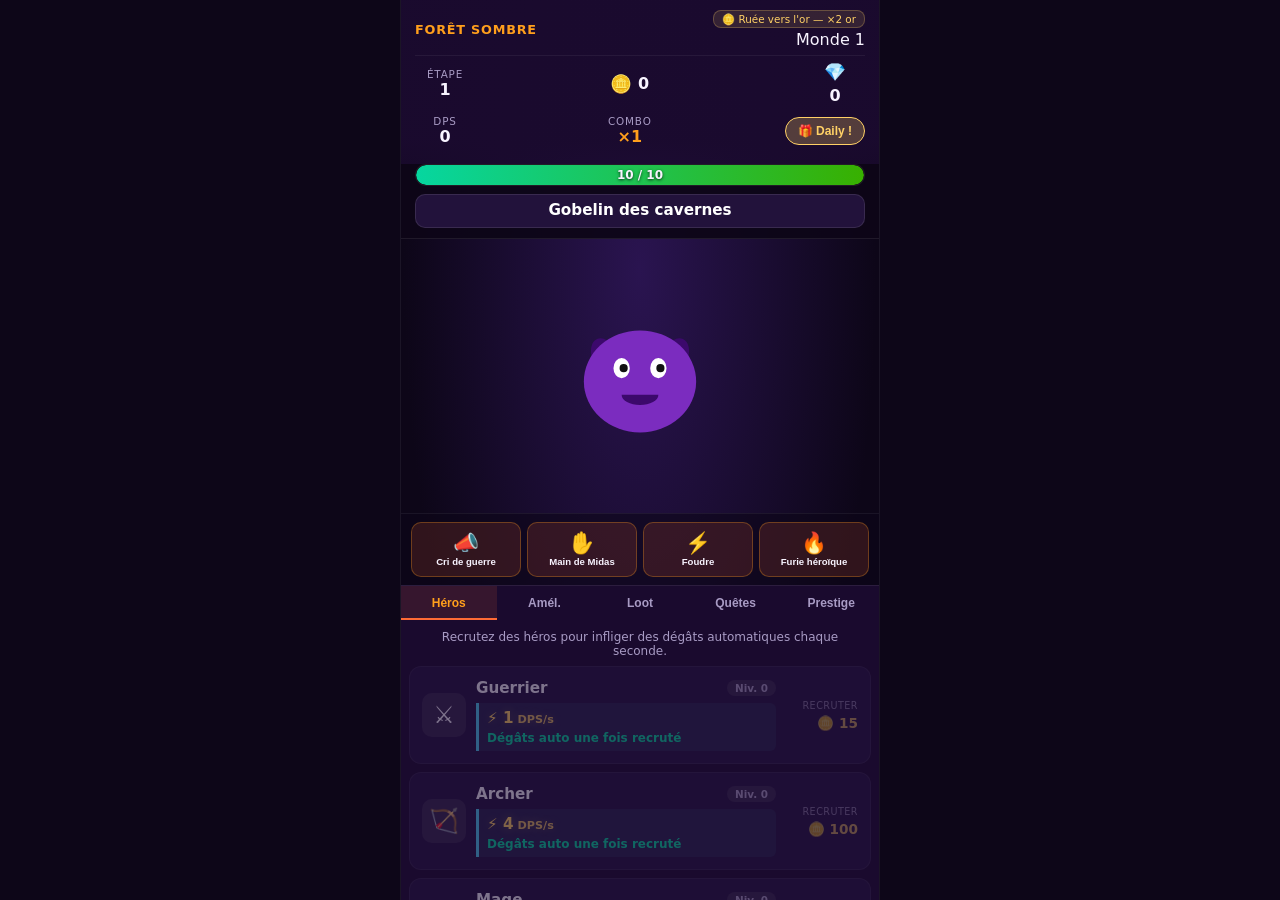
==== commit 7ce9a395: "Fix UI combat strip et cache PWA — nom monstre et DPS héros - Bandeau combat dédié : barre HP puis n" ====
--- a/tap-titan/index.html
+++ b/tap-titan/index.html
@@ -8,7 +8,7 @@
     <meta name="theme-color" content="#1a0a2e">
     <link rel="manifest" href="manifest.json">
     <title>Tap Titan — Idle Clicker</title>
-    <link rel="stylesheet" href="css/style.css">
+    <link rel="stylesheet" href="css/style.css?v=6">
 </head>
 <body>
     <div id="game-app">
@@ -39,6 +39,10 @@
                 <div class="stat"><span class="stat-label">Combo</span><span id="combo-display" class="stat-value combo-value">×1</span></div>
                 <button id="daily-btn" class="daily-btn" type="button">🎁 Daily</button>
             </div>
+            <div id="active-buffs" class="active-buffs"></div>
+        </header>
+
+        <section class="combat-strip" aria-label="Informations combat">
             <div class="hp-bar-wrap">
                 <div id="hp-bar" class="hp-bar"></div>
                 <span id="hp-text" class="hp-text">10 / 10</span>
@@ -47,8 +51,11 @@
             <div id="boss-timer" class="boss-timer hidden">
                 <span>Boss — </span><span id="boss-timer-text">30s</span>
             </div>
-            <div id="active-buffs" class="active-buffs"></div>
-        </header>
+            <div class="monster-name-wrap">
+                <span id="monster-prefix" class="monster-prefix"></span>
+                <span id="monster-name" class="monster-name">Gobelin des cavernes</span>
+            </div>
+        </section>
 
         <main class="battle-area" id="battle-area">
             <div id="monster-zone" class="monster-zone" role="button" aria-label="Tapper pour attaquer">
@@ -57,7 +64,6 @@
                 <canvas id="hero-sprites" class="hero-sprites"></canvas>
                 <div id="monster" class="monster hidden"></div>
             </div>
-            <div id="monster-name" class="monster-name">Gobelin des cavernes</div>
             <div id="damage-floats" class="damage-floats" aria-hidden="true"></div>
         </main>
 
@@ -135,7 +141,7 @@
 
     <div id="toast" class="toast hidden"></div>
 
-    <script src="js/sprites.js"></script>
-    <script src="js/game.js"></script>
+    <script src="js/sprites.js?v=6"></script>
+    <script src="js/game.js?v=6"></script>
 </body>
 </html>
--- a/tap-titan/css/style.css
+++ b/tap-titan/css/style.css
@@ -171,7 +171,64 @@
 }
 
 .hud-row-sub {
+    margin-bottom: 6px;
+}
+
+.combat-strip {
+    flex-shrink: 0;
+    padding: 0 14px 10px;
+    background: rgba(13, 6, 24, 0.95);
+    border-bottom: 1px solid rgba(255, 255, 255, 0.08);
+    z-index: 9;
+}
+
+.combat-strip .hp-bar-wrap {
     margin-bottom: 8px;
+}
+
+.combat-strip .special-tag {
+    margin-top: 0;
+    margin-bottom: 6px;
+}
+
+.combat-strip .boss-timer {
+    margin-top: 0;
+    margin-bottom: 6px;
+}
+
+.monster-name-wrap {
+    display: flex;
+    flex-wrap: wrap;
+    align-items: center;
+    justify-content: center;
+    gap: 6px;
+    min-height: 28px;
+    padding: 6px 10px;
+    background: rgba(37, 21, 64, 0.9);
+    border: 1px solid rgba(255, 255, 255, 0.1);
+    border-radius: 10px;
+}
+
+.monster-prefix {
+    display: inline-block;
+    font-size: 0.7rem;
+    font-weight: 800;
+    padding: 3px 8px;
+    border-radius: 6px;
+    background: rgba(255, 107, 53, 0.25);
+    color: var(--accent-glow);
+    text-transform: uppercase;
+    letter-spacing: 0.04em;
+    flex-shrink: 0;
+}
+
+.monster-name {
+    text-align: center;
+    font-size: 0.95rem;
+    color: #fff;
+    font-weight: 700;
+    line-height: 1.3;
+    word-break: break-word;
 }
 
 .stat-gems {
@@ -478,21 +535,6 @@
     border-radius: 0 0 50% 50%;
 }
 
-.monster-name {
-    text-align: center;
-    font-size: 0.85rem;
-    color: var(--text);
-    font-weight: 600;
-    line-height: 1.3;
-    padding: 6px 14px;
-    background: rgba(13, 6, 24, 0.75);
-    border: 1px solid rgba(255, 255, 255, 0.08);
-    border-radius: 10px;
-    max-width: min(90vw, 320px);
-    flex-shrink: 0;
-    z-index: 5;
-}
-
 .damage-floats {
     position: absolute;
     inset: 0;
@@ -894,27 +936,39 @@
 .hero-dps-block {
     display: flex;
     flex-direction: column;
-    gap: 3px;
+    gap: 4px;
+    padding: 6px 8px;
+    margin-top: 2px;
+    background: rgba(76, 201, 240, 0.08);
+    border-left: 3px solid #4cc9f0;
+    border-radius: 0 6px 6px 0;
 }
 
 .hero-dps-current {
     display: inline-flex;
-    align-items: center;
+    align-items: baseline;
     gap: 4px;
-    font-size: 0.8rem;
-    font-weight: 700;
+    font-size: 0.95rem;
+    font-weight: 800;
     color: #4cc9f0;
-}
-
-.hero-dps-current.inactive {
-    color: var(--text-dim);
-    font-weight: 600;
+    text-shadow: 0 0 12px rgba(76, 201, 240, 0.35);
+}
+
+.hero-dps-current small {
+    font-size: 0.7rem;
+    font-weight: 700;
+    opacity: 0.85;
+}
+
+.hero-dps-current.hero-dps-preview {
+    color: #ffd166;
+    text-shadow: 0 0 10px rgba(255, 209, 102, 0.3);
 }
 
 .hero-dps-next {
-    font-size: 0.7rem;
-    color: var(--hp-green);
-    font-weight: 600;
+    font-size: 0.75rem;
+    color: #06d6a0;
+    font-weight: 700;
 }
 
 .hero-cost-block {
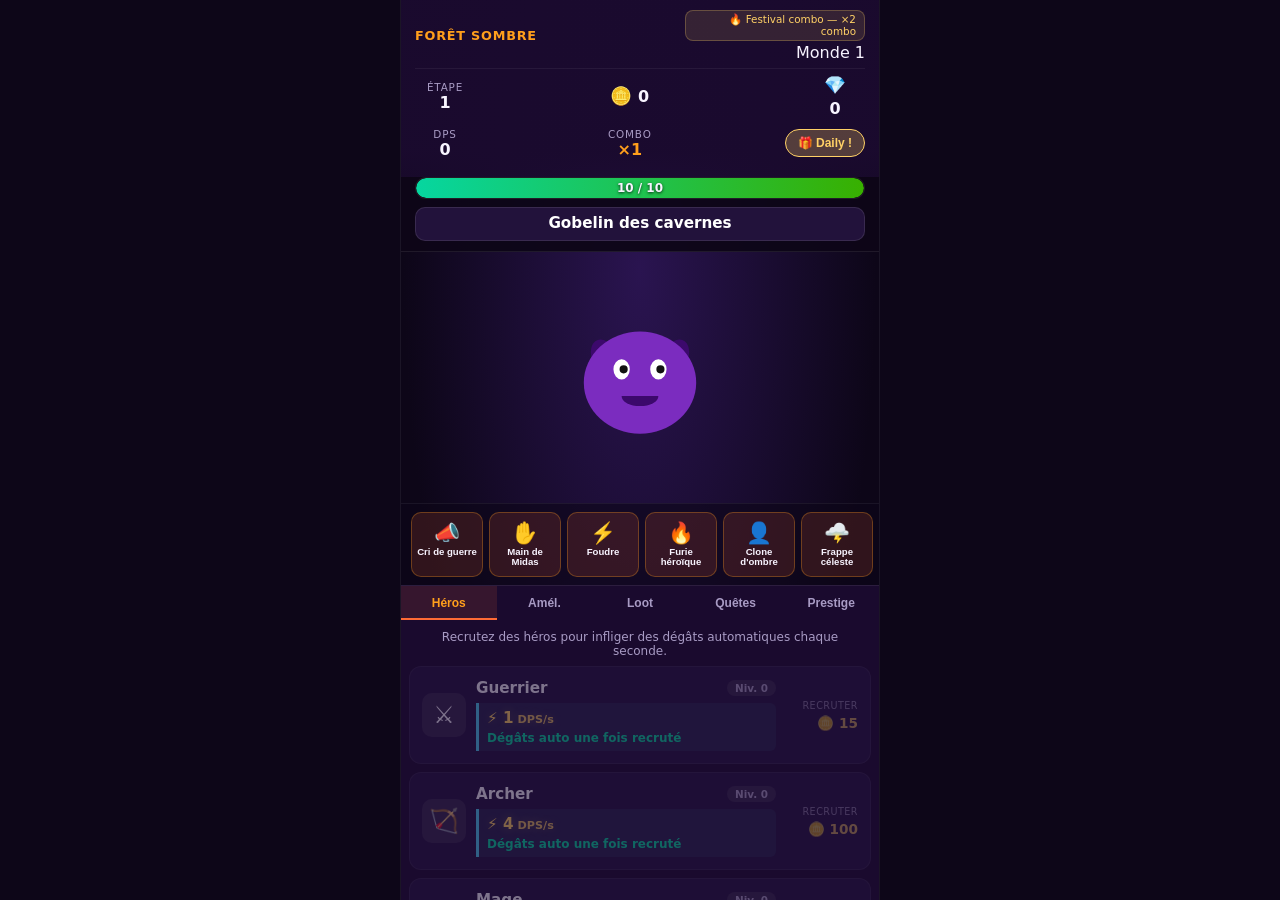
==== commit 96e329d6: "feat(tap-titan): expansion massive de contenu v7 - Nouveau content.js: 12 mondes, 36 monstres, 20 hé" ====
--- a/tap-titan/index.html
+++ b/tap-titan/index.html
@@ -8,7 +8,7 @@
     <meta name="theme-color" content="#1a0a2e">
     <link rel="manifest" href="manifest.json">
     <title>Tap Titan — Idle Clicker</title>
-    <link rel="stylesheet" href="css/style.css?v=6">
+    <link rel="stylesheet" href="css/style.css?v=7">
 </head>
 <body>
     <div id="game-app">
@@ -88,21 +88,26 @@
                 <ul id="artifact-list" class="item-list"></ul>
             </div>
             <div id="panel-loot" class="panel-content">
-                <div class="equipment-slots">
+                <div class="equipment-slots equipment-slots-4">
                     <div class="slot" data-slot="weapon"><span class="slot-label">Arme</span><span id="slot-weapon" class="slot-item">—</span></div>
                     <div class="slot" data-slot="armor"><span class="slot-label">Armure</span><span id="slot-armor" class="slot-item">—</span></div>
                     <div class="slot" data-slot="ring"><span class="slot-label">Anneau</span><span id="slot-ring" class="slot-item">—</span></div>
+                    <div class="slot" data-slot="amulet"><span class="slot-label">Amulette</span><span id="slot-amulet" class="slot-item">—</span></div>
                 </div>
                 <div class="chest-row">
                     <button id="chest-bronze" class="chest-btn" type="button">📦 Bronze<br><small>🪙 500</small></button>
                     <button id="chest-gold" class="chest-btn" type="button">🎁 Or<br><small>💎 5</small></button>
                     <button id="chest-legend" class="chest-btn" type="button">👑 Légende<br><small>💎 25</small></button>
                 </div>
+                <h3 class="section-title">Compagnons</h3>
+                <ul id="pet-list" class="item-list"></ul>
                 <ul id="inventory-list" class="item-list"></ul>
             </div>
             <div id="panel-quests" class="panel-content">
                 <h3 class="section-title">Quêtes du jour</h3>
                 <ul id="quest-list" class="item-list"></ul>
+                <h3 class="section-title">Codex des monstres</h3>
+                <ul id="codex-list" class="item-list codex-list"></ul>
                 <h3 class="section-title">Succès</h3>
                 <ul id="achievement-list" class="item-list"></ul>
             </div>
@@ -141,7 +146,8 @@
 
     <div id="toast" class="toast hidden"></div>
 
-    <script src="js/sprites.js?v=6"></script>
-    <script src="js/game.js?v=6"></script>
+    <script src="js/content.js?v=7"></script>
+    <script src="js/sprites.js?v=7"></script>
+    <script src="js/game.js?v=7"></script>
 </body>
 </html>
--- a/tap-titan/css/style.css
+++ b/tap-titan/css/style.css
@@ -276,6 +276,37 @@
 .special-golden { color: #ffd166; background: rgba(255, 209, 102, 0.15); }
 .special-elite { color: #ff6b35; background: rgba(255, 107, 53, 0.15); }
 .special-treasure { color: #06d6a0; background: rgba(6, 214, 160, 0.15); }
+.special-titan { color: #ff006e; background: rgba(255, 0, 110, 0.2); animation: pulse 0.8s infinite; }
+
+.equipment-slots {
+    display: flex;
+    gap: 8px;
+    padding: 10px;
+}
+
+.equipment-slots.equipment-slots-4 {
+    display: grid;
+    grid-template-columns: 1fr 1fr;
+}
+
+.codex-summary {
+    list-style: none;
+    text-align: center;
+    color: var(--accent-glow);
+    font-size: 0.8rem;
+    font-weight: 700;
+    padding: 6px;
+}
+
+.codex-list .item-card {
+    padding: 8px 12px;
+}
+
+.codex-list .item-icon {
+    width: 36px;
+    height: 36px;
+    font-size: 1.2rem;
+}
 
 .monster-body.golden {
     animation: goldenPulse 1s ease-in-out infinite;
